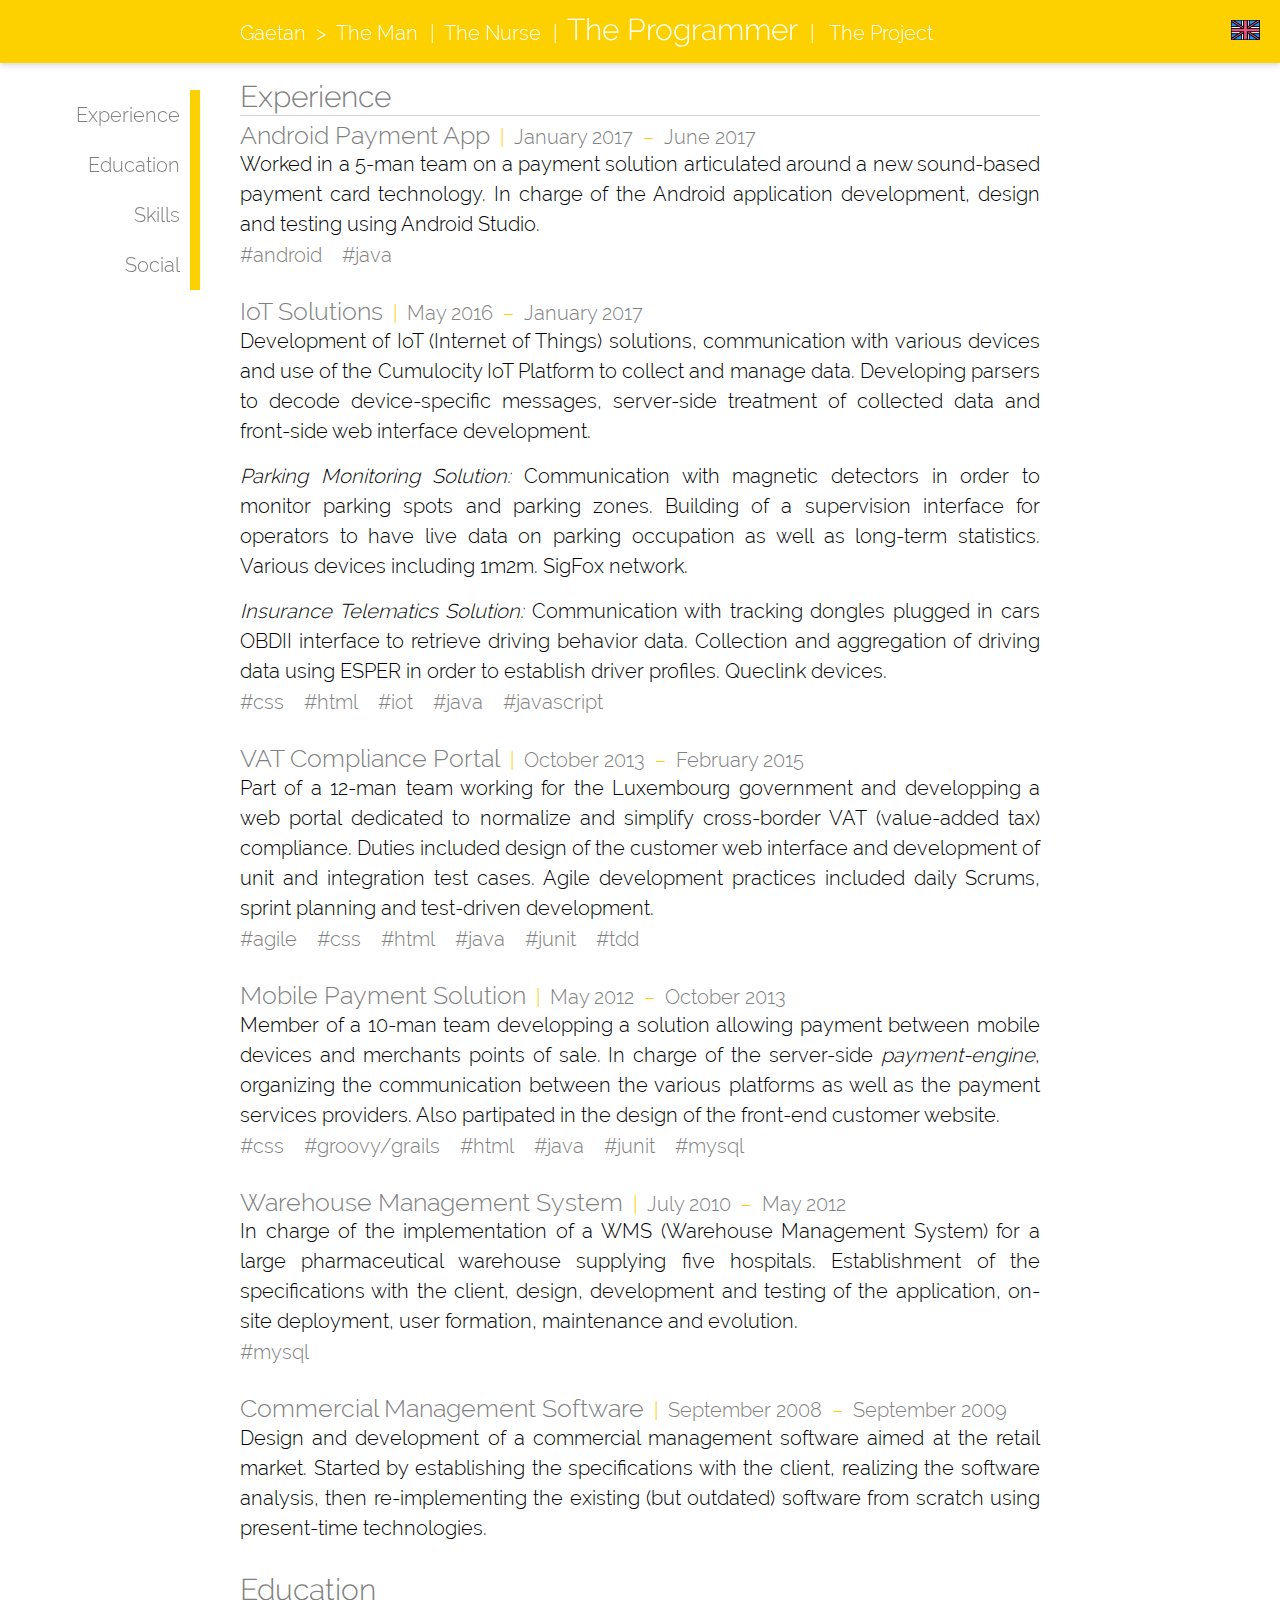
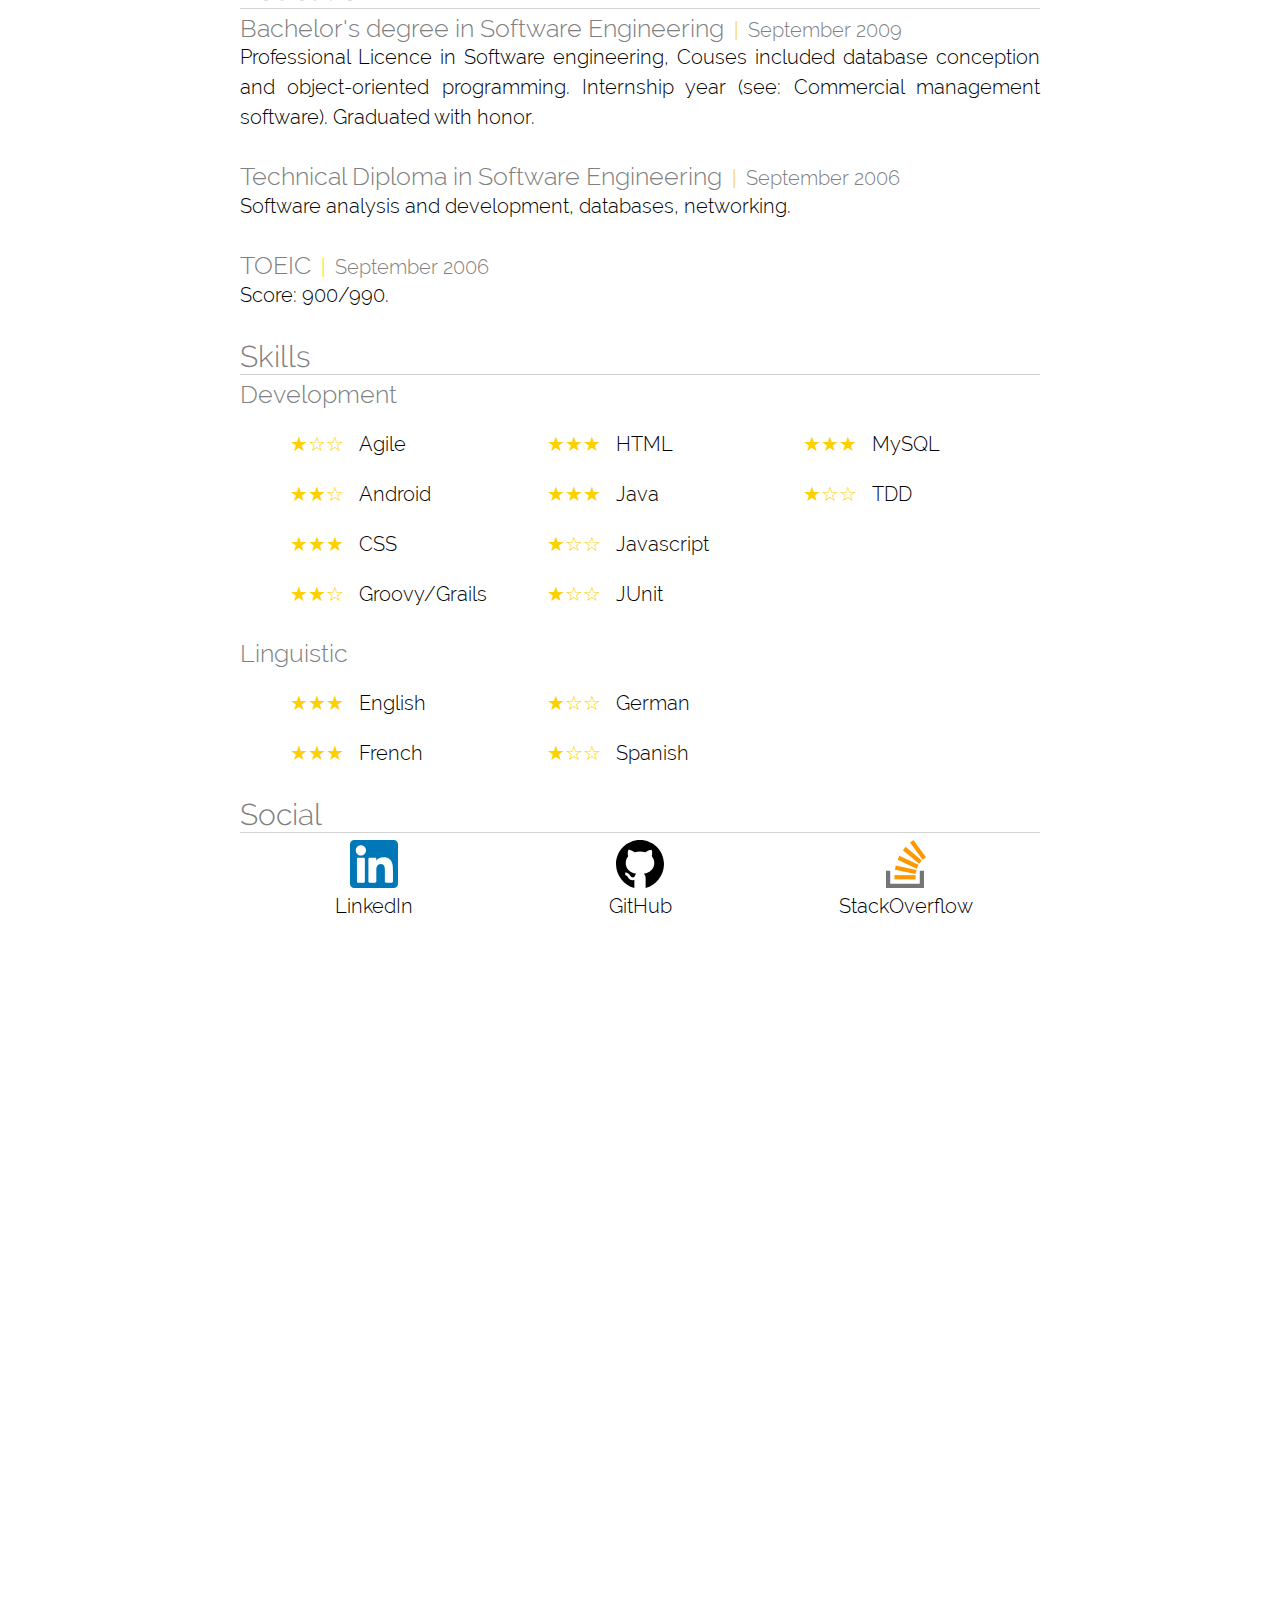
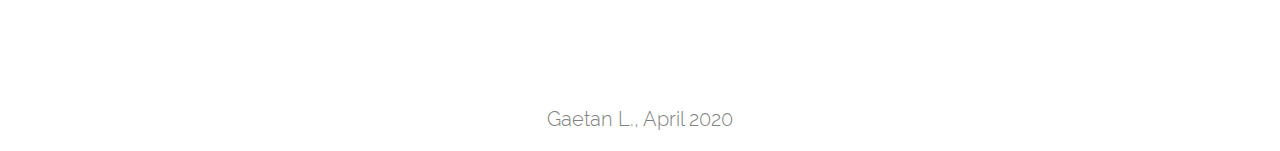
==== it/index.html @ 327b9053 "Initial commit" ====
<!doctype html>
<html lang="en">
<head>
  <meta charset="utf-8">
  <title>Gaetan</title>
  <meta name="description" content="IT resume">
  <meta name="author" content="Gaetan L.">
  <link rel="stylesheet" href="/css/normalize.css">
  <link rel="stylesheet" href="/css/fonts-raleway.css">
  <link rel="stylesheet" href="/css/structure-haflnav.css">
  <link rel="stylesheet" href="/css/styles-itcrowd.css">
  <link rel="stylesheet" href="/css/theme-monarch.css">
  <link rel="stylesheet" href="/css/print.css">
  <script src="/js/scroll.js"></script>
  <script src="/js/onload.js" type="module"></script>
</head>
<body>
  <nav>
    <ul>
      <li                                           ><span class="fullNav" data-i18n="general.name-short"></span></li>
      <li><a href="/"                               ><span class="fullNav" data-i18n="nav-full.main">     </span><span class="shortNav" data-i18n="nav-short.main">   </span></a></li>
      <li><a href="/nurse"                          ><span class="fullNav" data-i18n="nav-full.nurse">    </span><span class="shortNav" data-i18n="nav-short.nurse">  </span></a></li>
      <li><a href="/it"      class="active"         ><span class="fullNav" data-i18n="nav-full.it">       </span><span class="shortNav" data-i18n="nav-short.it">     </span></a></li>
      <li><a href="/project" class="optional"       ><span class="fullNav" data-i18n="nav-full.project">  </span><span class="shortNav" data-i18n="nav-short.project"></span></a></li>
    </ul>
    <img id="flag"/>
  </nav>

  <aside>
    <ul>
      <li><a href="#experience"  onclick="smoothScroll('experience');  return false;" data-i18n="job.experience"></a></li>
      <li><a href="#education"   onclick="smoothScroll('education');   return false;" data-i18n="job.education"></a></li>
      <li><a href="#skills"      onclick="smoothScroll('skills');      return false;" data-i18n="job.skills"></a></li>
      <li><a href="#social"      onclick="smoothScroll('social');      return false;" data-i18n="job.social"></a></li>
    </ul>
  </aside>

  <main>
    <section id="info" class="print">
      <p id="pageTitle" data-i18n="general.name-full"></h1>
      <article>
        <header>
          <h1 data-i18n="job-it.job-title"></h2>
          <p data-i18n="job-it.job-subtitle"></p>
        </header>
        <p class="spaced">
          <span data-i18n="job.dob"></span> |
          <span data-i18n="job.place"></span> |
          <span data-i18n="job.commute"></span>
        </p>
        <p class="nospace" style="font-variant: small-caps;">
          <a>linkedin.com/in/gaetan-l</a> |
          <a>github.com/gaetan-l</a> |
          <a>stackoverflow.com/users/6418277</a>
        </p>
        <ul class="tags">
          <li data-i18n="job-it.tag-agile"></li>
          <li data-i18n="job-it.tag-android"></li>
          <li data-i18n="job-it.tag-css"></li>
          <li data-i18n="job-it.tag-groovy"></li>
          <li data-i18n="job-it.tag-html"></li>
          <li data-i18n="job-it.tag-java"></li>
          <li data-i18n="job-it.tag-js"></li>
          <li data-i18n="job-it.tag-junit"></li>
          <li data-i18n="job-it.tag-mysql"></li>
          <li data-i18n="job-it.tag-tdd"></li>
          <li data-i18n="job.tag-en"></li>
          <li data-i18n="job.tag-fr"></li>
        </ul>
      </article>
    </section>

    <section id="experience">
      <h1 data-i18n="job.experience"></h1>

      <article>
        <header>
          <h1 data-i18n="job-it.job-6-title"></h1>
          <time class="from" datetime="2017-01" data-i18n="job-it.job-6-from"></time>
          <time class="to" datetime="2017-06" data-i18n="job-it.job-6-to"></time>
        </header>
        <p data-i18n="job-it.job-6-1"></p>
        <ul class="tags">
          <li data-i18n="job-it.tag-android"></li>
          <li data-i18n="job-it.tag-java"></li>
        </ul>
      </article>

      <article>
        <header>
          <h1 data-i18n="job-it.job-5-title"></h1>
          <time class="from" datetime="2016-05" data-i18n="job-it.job-5-from"></time>
          <time class="to" datetime="2017-01" data-i18n="job-it.job-5-to"></time>
        </header>
        <p data-i18n="job-it.job-5-1"></p>
        <p data-i18n="job-it.job-5-2"></p>
        <p data-i18n="job-it.job-5-3"></p>
        <ul class="tags">
          <li data-i18n="job-it.tag-css"></li>
          <li data-i18n="job-it.tag-html"></li>
          <li data-i18n="job-it.tag-iot"></li>
          <li data-i18n="job-it.tag-java"></li>
          <li data-i18n="job-it.tag-js"></li>
        </ul>
      </article>

      <article>
        <header>
          <h1 data-i18n="job-it.job-4-title"></h1>
          <time class="from" datetime="2013-10" data-i18n="job-it.job-4-from"></time>
          <time class="to" datetime="2015-02" data-i18n="job-it.job-4-to"></time>
        </header>
        <p data-i18n="job-it.job-4-1"></p>
        <ul class="tags">
          <li data-i18n="job-it.tag-agile"></li>
          <li data-i18n="job-it.tag-css"></li>
          <li data-i18n="job-it.tag-html"></li>
          <li data-i18n="job-it.tag-java"></li>
          <li data-i18n="job-it.tag-junit"></li>
          <li data-i18n="job-it.tag-tdd"></li>
        </ul>
      </article>

      <article>
        <header>
          <h1 data-i18n="job-it.job-3-title"></h1>
          <time class="from" datetime="2012-05" data-i18n="job-it.job-3-from"></time>
          <time class="to" datetime="2013-10" data-i18n="job-it.job-3-to"></time>
        </header>
        <p data-i18n="job-it.job-3-1"></p>
        <ul class="tags">
          <li data-i18n="job-it.tag-css"></li>
          <li data-i18n="job-it.tag-groovy"></li>
          <li data-i18n="job-it.tag-html"></li>
          <li data-i18n="job-it.tag-java"></li>
          <li data-i18n="job-it.tag-junit"></li>
          <li data-i18n="job-it.tag-mysql"></li>
        </ul>
      </article>

      <article>
        <header>
          <h1 data-i18n="job-it.job-2-title"></h1>
          <time class="from" datetime="2010-07" data-i18n="job-it.job-2-from"></time>
          <time class="to" datetime="2012-05" data-i18n="job-it.job-2-to"></time>
        </header>
        <p data-i18n="job-it.job-2-1"></p>
        <ul class="tags">
          <li data-i18n="job-it.tag-mysql"></li>
        </ul>
      </article>

      <article>
        <header>
          <h1 data-i18n="job-it.job-1-title"></h1>
          <time class="from" datetime="2008-09" data-i18n="job-it.job-1-from"></time>
          <time class="to" datetime="2009-09" data-i18n="job-it.job-1-to"></time>
        </header>
        <p data-i18n="job-it.job-1-1"></p>
      </article>
    </section>

    <section id="education">
      <h1 data-i18n="job.education"></h1>

      <article>
        <header>
          <h1 data-i18n="job-it.ed-2-title"></h1>
          <time datetime="2009-09" data-i18n="job-it.ed-2-date"></time>
        </header>
        <p  data-i18n="job-it.ed-2-1"></p>
      </article>

      <article>
        <header>
          <h1 data-i18n="job-it.ed-1-title"></h1>
          <time datetime="2006-09" data-i18n="job-it.ed-1-date"></time>
        </header>
        <p data-i18n="job-it.ed-1-1"></p>
      </article>

      <article>
        <header>
          <h1 data-i18n="job.ed-toeic-title"></h1>
          <time datetime="2006-09" data-i18n="job.ed-toeic-date"></time>
        </header>
        <p data-i18n="job.ed-toeic-1"></p>
      </article>
    </section>

    <section id="skills">
      <h1 data-i18n="job.skills"></h1>
      <article>
        <h1 data-i18n="job-it.tag-development"></h1>
        <ul class="list-column">
          <li class="stars-1" data-i18n="job-it.tag-agile"></li>
          <li class="stars-2" data-i18n="job-it.tag-android"></li>
          <li class="stars-3" data-i18n="job-it.tag-css"></li>
          <li class="stars-2" data-i18n="job-it.tag-groovy"></li>
          <li class="stars-3" data-i18n="job-it.tag-html"></li>
          <li class="stars-3" data-i18n="job-it.tag-java"></li>
          <li class="stars-1" data-i18n="job-it.tag-js"></li>
          <li class="stars-1" data-i18n="job-it.tag-junit"></li>
          <li class="stars-3" data-i18n="job-it.tag-mysql"></li>
          <li class="stars-1" data-i18n="job-it.tag-tdd"></li>
        </ul>
      </article>
      <article>
        <h1 data-i18n="job.tag-lang"></h1>
        <ul class="list-column">
          <li class="stars-3" data-i18n="job.tag-en"></li>
          <li class="stars-3" data-i18n="job.tag-fr"></li>
          <li class="stars-1" data-i18n="job.tag-de"></li>
          <li class="stars-1" data-i18n="job.tag-sp"></li>
        </ul>
      </article>
    </section>

    <section id="social" class="screen">
      <h1 data-i18n="job.social"></h1>

      <article>
        <table style="border: 0; text-align: center; table-layout: fixed; width: 100%;">
          <tr>
            <td syle="width: 33%"><a href="https://www.linkedin.com/in/gaetan-l">   <img src="/images/linkedin.svg"/ class="icon"></a></td>
            <td syle="width: 33%"><a href="https://github.com/gaetan-l">            <img src="/images/github.svg"/ class="icon"></td>
            <td syle="width: 33%"><a href="https://stackoverflow.com/users/6418277"><img src="/images/stackoverflow.svg"/ class="icon"></td>
          </tr>
          <tr>
            <td data-i18n="job.social-linkedin"></td>
            <td data-i18n="job.social-github"></td>
            <td data-i18n="job.social-stackoverflow"></td>
          </tr>
        </table>
      </article>
    </section>
  </main>

  <footer data-i18n="general.footer"></footer>
</body>
</html>
---- css/fonts-raleway.css ----
@font-face {
	font-family: 'Raleway Light';
	src: url('../fonts/Raleway-Light.ttf');
}

* {
	font-family: 'Raleway Light', sans-serif;
	font-weight: normal;
	color: black;
	text-decoration: none;
}

body {
	font-size: 20px;
}

p#pageTitle {
	font-size: 3em;
}

section > h1 {
	font-size: 1.5em;
}

article > header > h1, article > h1 {
	font-size: 1.25em;
}

article > h2 {
	font-size: 1.15em;
}

p.subtitle {
	font-size: 1.1em;
	font-style: italic;
}

nav > ul > li a.active {
	font-size: 1.5em;
}

article > ul.tags > li {
	text-transform: lowercase;
}
---- css/structure-haflnav.css ----
/* Reset */
* {
	margin: 0;
	padding: 0;
}



/* Structure: general; */
html, body {
	height: 100%;
}

main {
	display:block; /* Internet Explorer */
}

nav {
	position: fixed;
	width: 100%;
	top: 0;
	z-index: 255;
}

nav > ul, main  {
	max-width: 800px;
	min-width: 400px;
	margin: auto;
}

aside {
	position: fixed;
	width: 200px;
	left: calc(((100% - 800px) / 2) - 200px - 2em);
	text-align: right;
}

@media (max-width: 1200px) {
  aside {
    display: none;
  }
}



/* Structure: anchors */
/* Structure: anchors - compensation for fixed header */
section {
  padding-top: 4em;
}

section {
	margin-bottom: -2.5em;
}

/* Structure: anchors - bottom padding for last anchor */
@media (min-width: 1200px) {
	section:last-of-type {
		min-height: 100vh;
	}
}

@media (max-width: 1199px) {
	main {
		min-height: 100%;
		margin-bottom: -3.15em; /* 1.15 + 1 + 1; 1.15 is normalise.css' line-heit, thus de facto footer's height, and 1 is footer's padding */
	}

	section:last-of-type {
		padding-bottom: 3.15em;
	}
}



/* Structure: normal lists */
article > ul:not(.tags) {
	line-height: 1.5em;
	margin-left: 2.5em;
}

/* Structure: inline article header, tag list and navigation list */
article > header,
article > ul.tags,
nav > ul {
	display: flex;
	align-items: baseline;
	flex-wrap: wrap;
}

@media only screen and (max-width: 649px) {
	article > header {
		display: block;
	}
}

/* Structure: navigation list */
@media (min-width: 800px) {
	nav > ul > li > a > span.shortNav {
		display: none;
	}
}

@media (max-width: 799px) {
	nav > ul > li > a > span.fullNav {
		display: none;
	}
}

/* Structure: icons */
img.icon {
	width: 48px;
	height: 48px;
}

/* Structure: flag; */
img#flag {
	position: absolute;
	top: 0;
	right: 0;
	height: 1em;
	padding: 1em;
}



/* Spacing: general elements (section, article) */
main {
	padding: 0 0.5em;
}

@media (min-width: 1200px) {
	article {
		text-align: justify;
	}
}

article + article {
	margin-top: 1.5em;
}

section > article:first-of-type {
	margin-top: 0.25em;
}

article > header > p::before,
article > header > time::before {
	margin: 0 0.5em;
}

article > ul.tags {
	margin-top: 0.25em;
}

article > p + p, article > p.spaced {
	margin-top: 0.75em;
}

article > p.nospace {
	margin-top: 0;
}

article > h2 {
	margin-top: 0.75em;
}

aside {
	margin-top: 4.5em;
}

aside > ul > li {
	padding-right: 0.5em;
}

nav {
	line-height: 3em;
}

aside {
	line-height: 2.5em;
}

article > p {
	line-height: 1.5em;
}

footer {
	text-align: center;
	padding: 3em 1em 1em 1em;
}

h1 {
	margin: 0;
	padding: 0;
}



/* Spacing: inline elements (menu, "before" content, tags) */
nav > ul > li:first-child,
nav > ul > li + li::before {
	margin-right: 0.5em;
}

article > ul.tags > li {
	margin-right: 1em;
}



/* Column lists */
ul.list-column {
    -webkit-column-count: 3; /* Chrome, Safari, Opera */
    -moz-column-count: 3; /* Firefox */
    column-count: 3;
	margin-top: 1em;
	margin-left: 1em;
}

@media (max-width: 600px) {
  ul.list-column {
	-webkit-column-count: 2; /* Chrome, Safari, Opera */
    -moz-column-count: 2; /* Firefox */
    column-count: 2;
  }
}

ul.list-column > li {
	margin-bottom: 1em;
}
---- css/styles-itcrowd.css ----
/* Style: menu, tag list, skill list */
nav > ul > li,
aside > ul > li,
article > ul.tags > li,
section#skills ul > li {
	list-style: none;
}

article > ul.tags > li::before {
	content: "#";
}



/* Style: decoration */
nav {
	box-shadow: 0 2px 4px -1px rgba(0,0,0,0.06),0 4px 5px 0 rgba(0,0,0,0.06),0 1px 10px 0 rgba(0,0,0,0.08);
}

nav > ul > li + li:nth-of-type(2)::before {
	content: '>';
}

nav > ul > li + li::before {
	content: '|';
}

nav > ul > li:not(:first-child):not(:last-child)::after {
	content: '■';
	color: transparent;
}

nav > ul > li > a.optional::before {
	content: "[";
	color: transparent;
}

nav > ul > li > a.optional::after {
	content: "]";
	color: transparent;
}

article > header > time:first-of-type::before {
	content: '|';
}

@media (max-width:649px) {
	article > header > time:first-of-type::before {
		content: '>';
	}
}

@keyframes cursor-blinker {
	50% {
		opacity: 0;
	}
}

nav > ul > li:hover::after,
nav > ul > li > a.optional:hover::before,
nav > ul > li > a.optional:hover::after {
	animation: cursor-blinker 1s linear infinite;
}

@keyframes border-blinker {
	50% {
		border-color: transparent;
	}
}

aside > ul > li:hover {
	animation: border-blinker 0.75s linear infinite;
}

article > header > p::before,
article > header > time + time::before {
	content: '–';
}



/* Skill lists */
ul.list-column > li::before {
	margin-right: 0.75em;
}

ul.list-column > li.no-stars::before {
	content: '☆☆☆';
	color: transparent;
}

ul.list-column > li.stars-0::before {
	content: '☆☆☆';
}

ul.list-column > li.stars-1::before {
	content: '★☆☆';
}

ul.list-column > li.stars-2::before {
	content: '★★☆';
}

ul.list-column > li.stars-3::before {
	content: '★★★';
}
---- css/theme-monarch.css ----
/* Style: color */
nav {
	background-color: #fdd100;
}

nav > ul >li > span,
nav > ul > li > a > span,
nav > ul > li::before,
nav > ul > li:not(:first-child):not(:last-child):hover::after,
nav > ul > li > a.optional:hover::before,
nav > ul > li > a.optional:hover::after {
	color: white;
}

aside > ul > li > a, h1, h2, p.subtitle,
article > header > time, article > ul.tags > li {
	color: grey;
}

article > header > p::before,
article > header > time::before {
	color: #fdd100;
}

p#pageTitle {
	background-color: #fdd100 !important; /* !important for printing */
	color: white !important; /* !important for printing */
}

section > h1 {
	border-bottom: 1px solid lightgrey;
}

aside > ul > li {
	border-right: 10px solid #fdd100;
}

/* Colored bullet list, source: https://www.lockedownseo.com/change-the-bullet-color-of-a-list-item-with-css/ */
article > ul.cbList > li {
  list-style: none;
  padding: 0;
  position: relative;
}

 article > ul.cbList > li::before {
  color: grey;
  content: "\25aa";
  font-size: 1.5em;
  left: -0.75em;
  position: absolute;
  top: 0em;
}
/* ---------- */

ul.list-column > li::before {
	color: #fdd100;
}

footer {
	color: grey;
}

article > p > a {
	color: #fdd100;
	border-bottom: 1px solid #fdd100;
}

article > p > a:hover {
	font-style: italic;
}
---- css/print.css ----
section.print {
  display:none;
}

@media print {
  section.screen {
    display: none;
  }

  section.print {
    display: block;
  }

  body {
    font-size: 14px;
  }

  section:first-of-type {
    padding-top: 0;
  }

  article { 
  page-break-inside: avoid;
  }

  h1, h2, header {
  	page-break-after: avoid;
  }

  nav, aside, footer {
    display: none;
  }
}
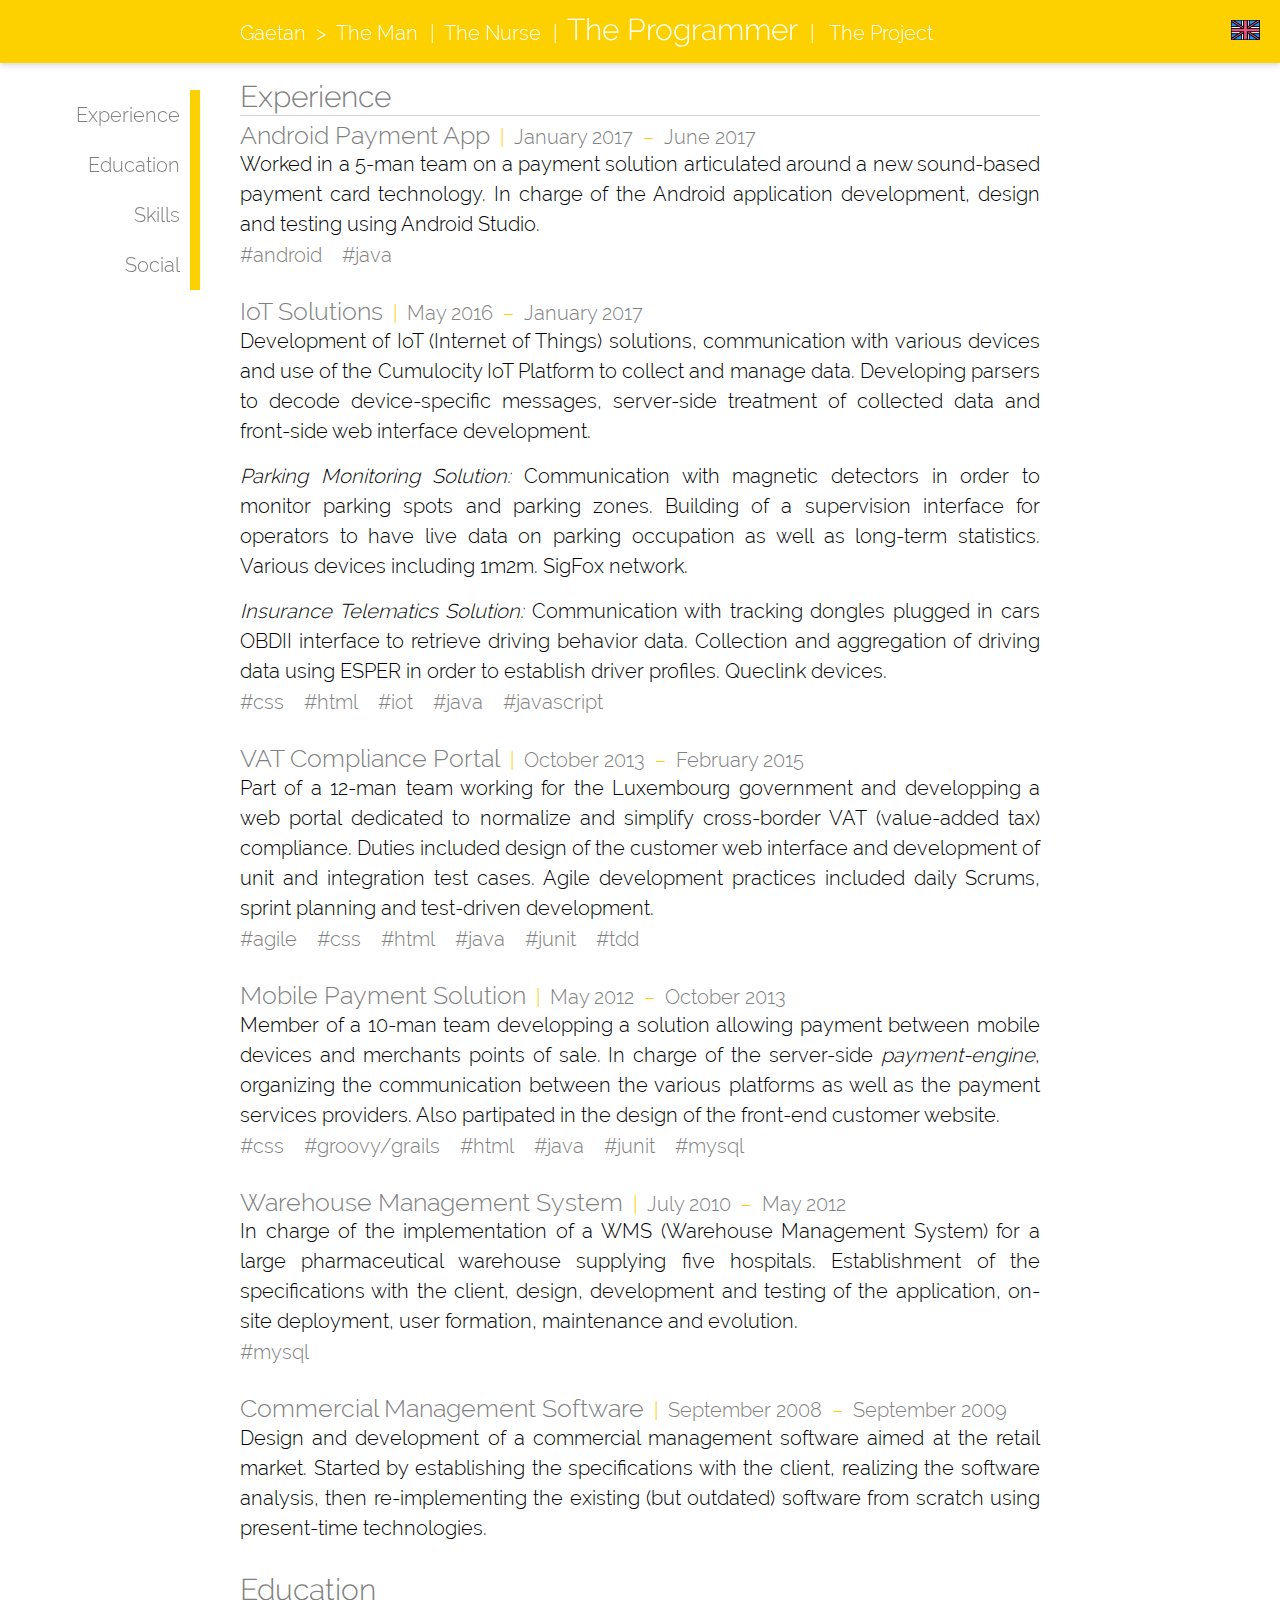
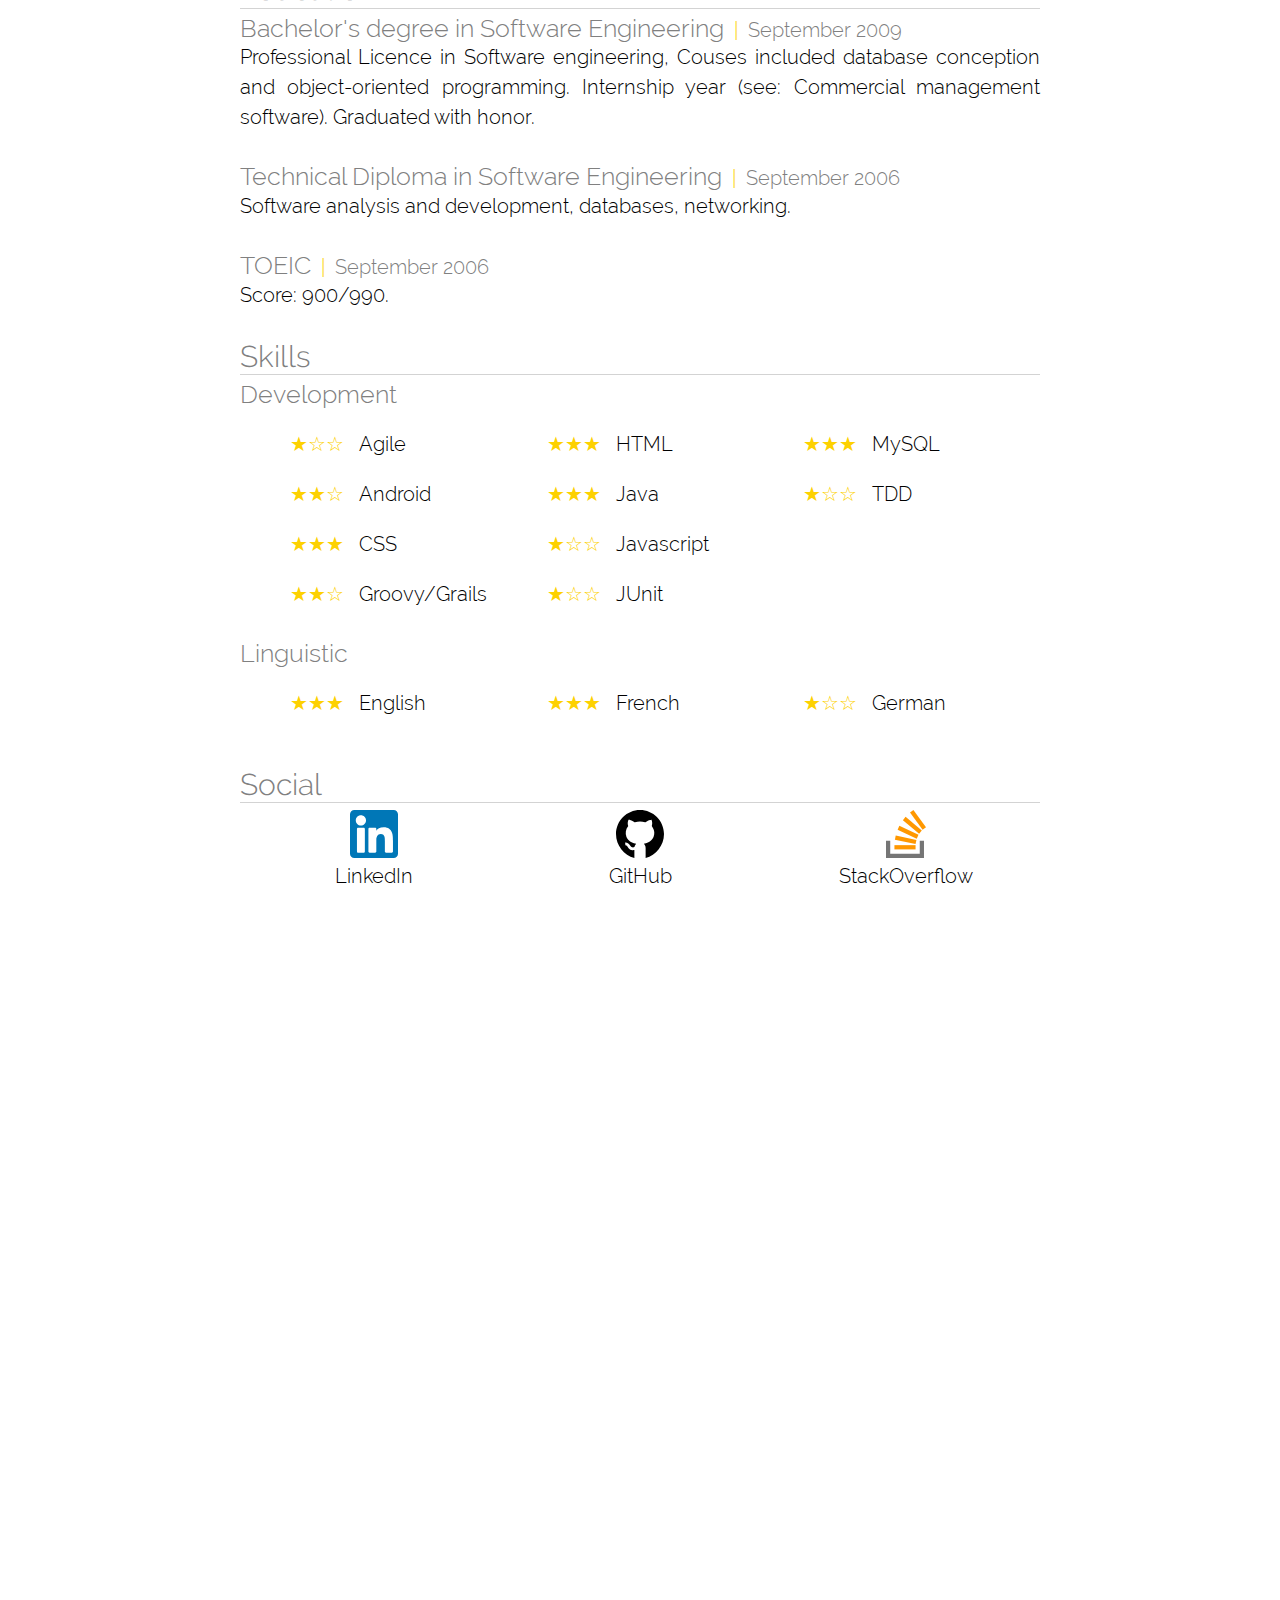
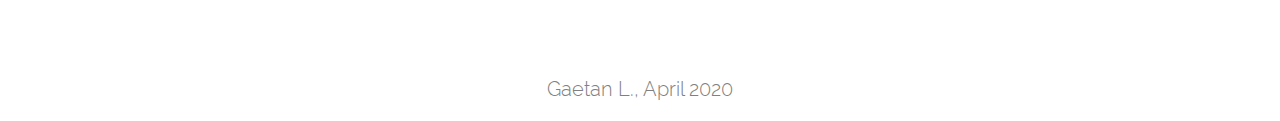
==== commit 85980533: "Updated resumes + spell check" ====
--- a/it/index.html
+++ b/it/index.html
@@ -5,6 +5,7 @@
   <title>Gaetan</title>
   <meta name="description" content="IT resume">
   <meta name="author" content="Gaetan L.">
+  <link rel="icon" href="/favicon.ico"/>
   <link rel="stylesheet" href="/css/normalize.css">
   <link rel="stylesheet" href="/css/fonts-raleway.css">
   <link rel="stylesheet" href="/css/structure-haflnav.css">
@@ -49,9 +50,8 @@
           <span data-i18n="job.commute"></span>
         </p>
         <p class="nospace" style="font-variant: small-caps;">
-          <a>linkedin.com/in/gaetan-l</a> |
-          <a>github.com/gaetan-l</a> |
-          <a>stackoverflow.com/users/6418277</a>
+          <a>gaetan.l@protonmail.com</a> |
+          <a>gaetan-l.com</a>
         </p>
         <ul class="tags">
           <li data-i18n="job-it.tag-agile"></li>
@@ -64,6 +64,8 @@
           <li data-i18n="job-it.tag-junit"></li>
           <li data-i18n="job-it.tag-mysql"></li>
           <li data-i18n="job-it.tag-tdd"></li>
+        </ul>
+        <ul class="tags">
           <li data-i18n="job.tag-en"></li>
           <li data-i18n="job.tag-fr"></li>
         </ul>
@@ -211,7 +213,6 @@
           <li class="stars-3" data-i18n="job.tag-en"></li>
           <li class="stars-3" data-i18n="job.tag-fr"></li>
           <li class="stars-1" data-i18n="job.tag-de"></li>
-          <li class="stars-1" data-i18n="job.tag-sp"></li>
         </ul>
       </article>
     </section>
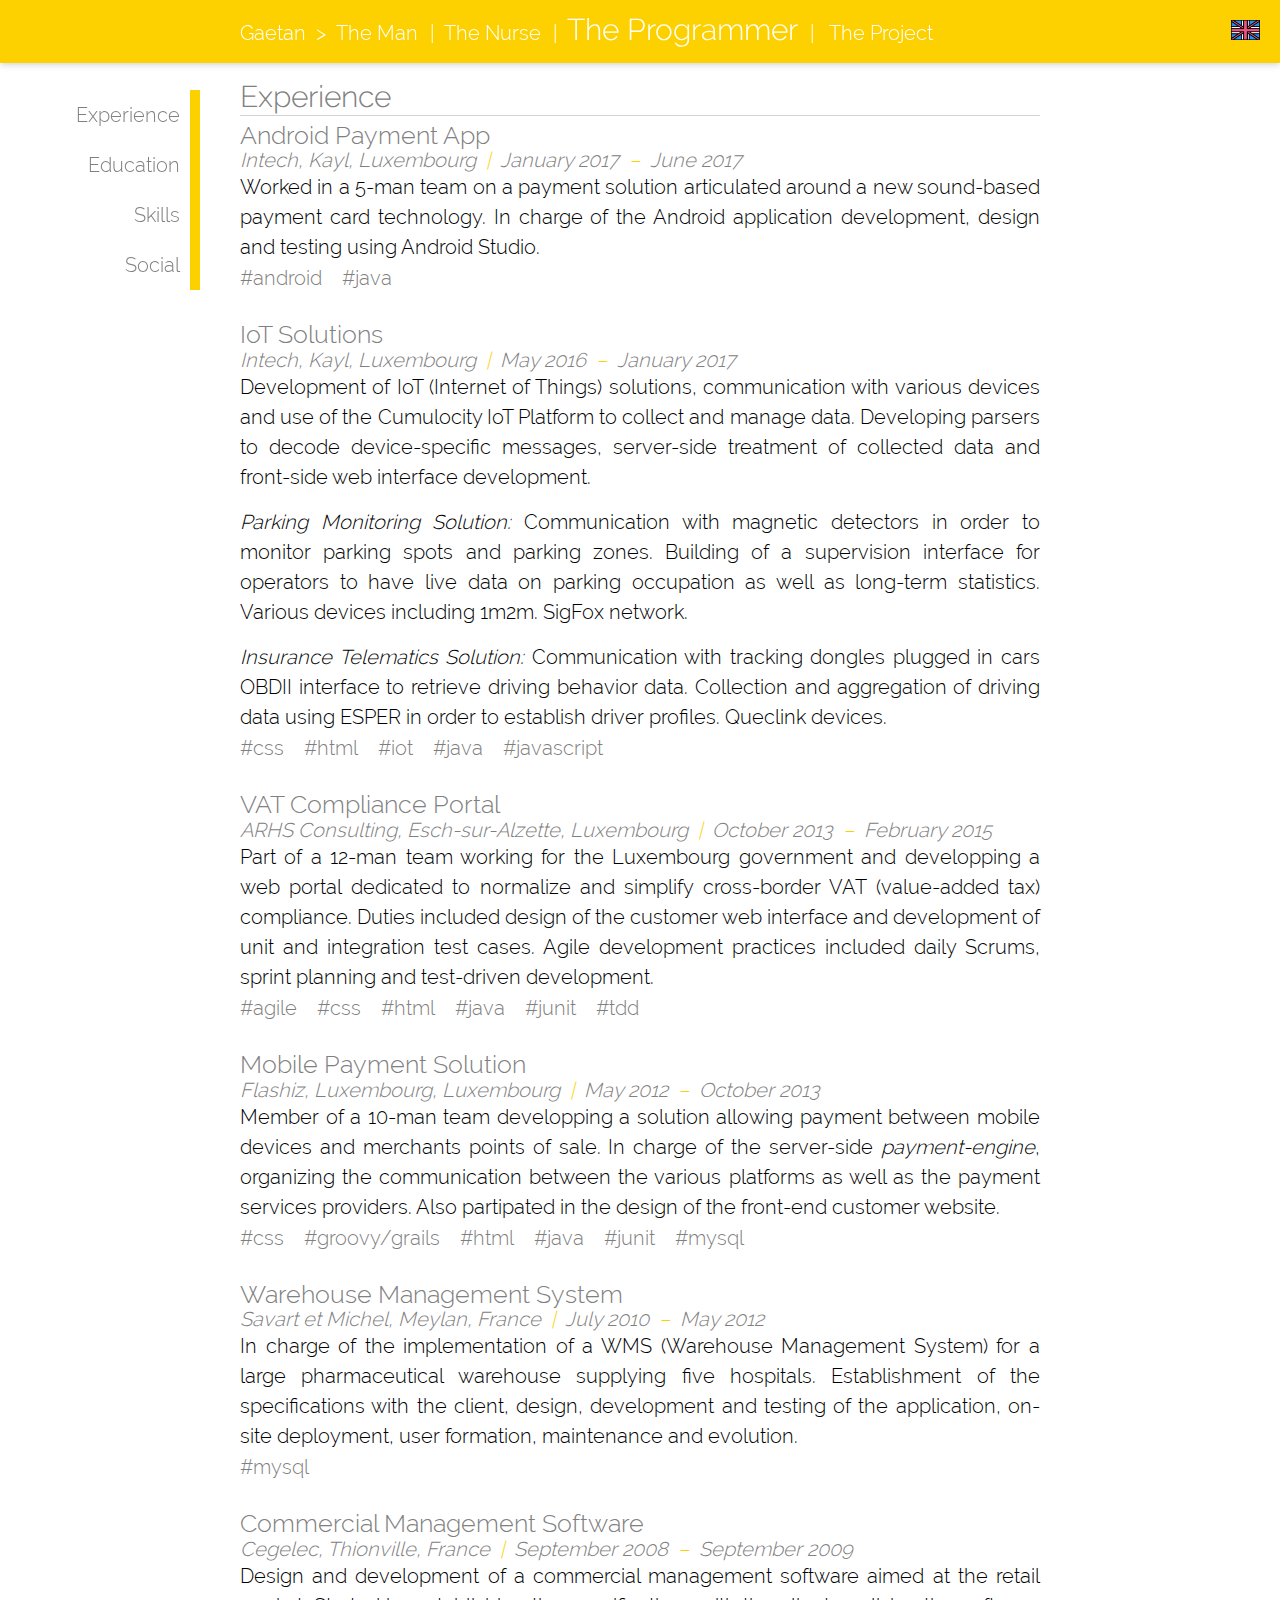
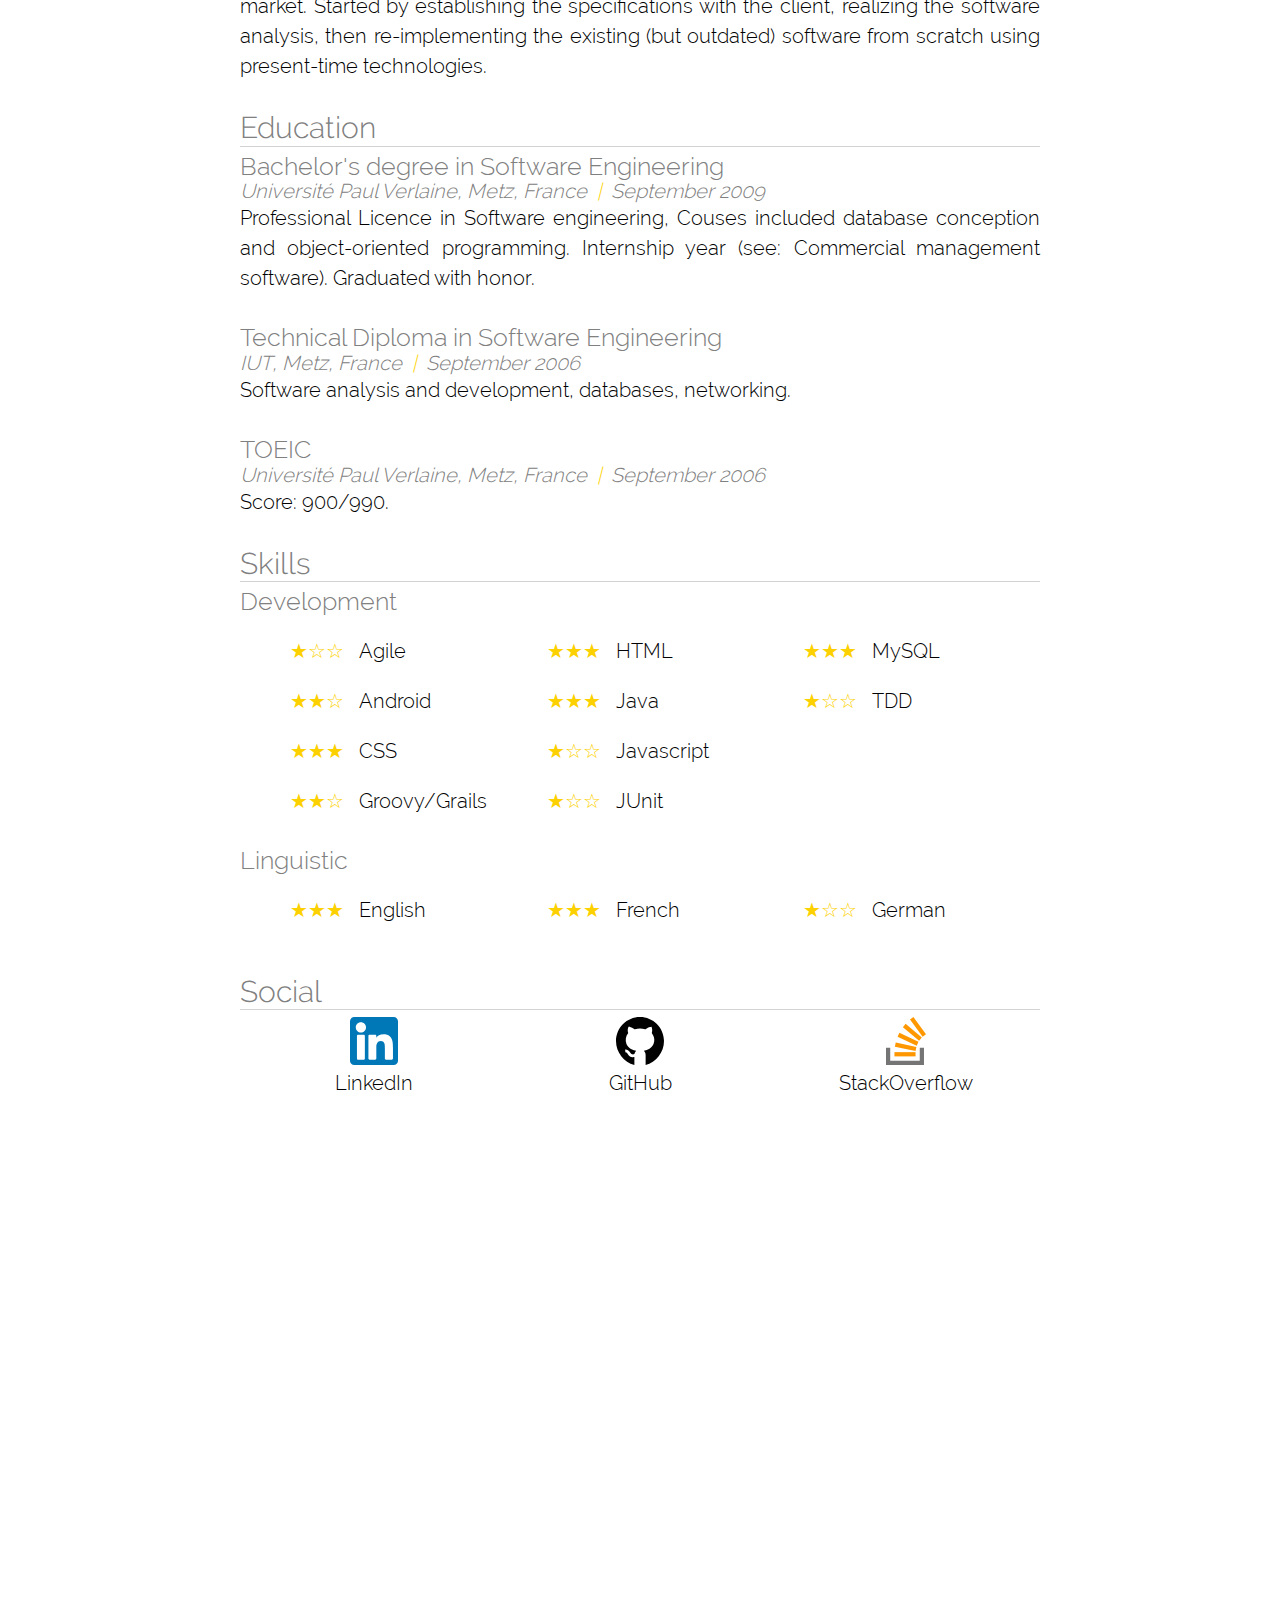
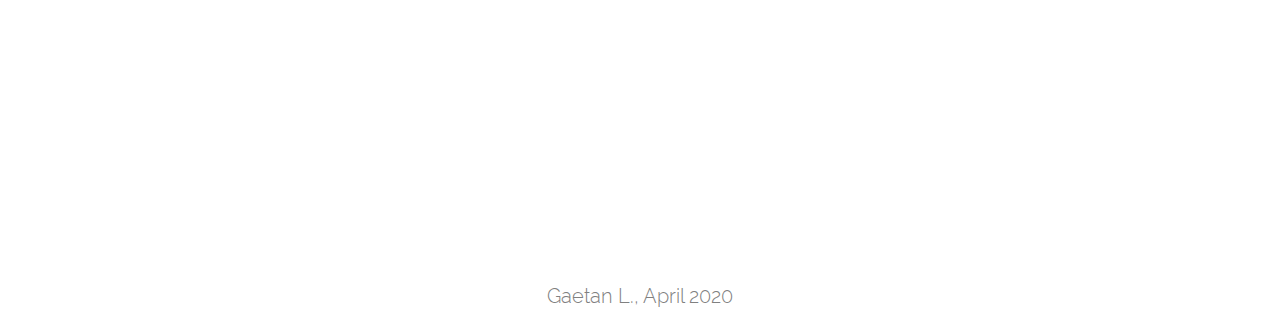
==== commit c3b30fb3: "Added last name, companies, schools and locations" ====
--- a/it/index.html
+++ b/it/index.html
@@ -78,8 +78,11 @@
       <article>
         <header>
           <h1 data-i18n="job-it.job-6-title"></h1>
-          <time class="from" datetime="2017-01" data-i18n="job-it.job-6-from"></time>
-          <time class="to" datetime="2017-06" data-i18n="job-it.job-6-to"></time>
+          <address class="company" data-i18n="job-it.job-6-company"></address><!--
+       --><address class="city"    data-i18n="job-it.job-6-city"></address><!--
+       --><address class="country" data-i18n="job-it.job-6-country"></address><!--
+       --><time class="from" datetime="2017-01" data-i18n="job-it.job-6-from"></time><!--
+       --><time class="to"   datetime="2017-06" data-i18n="job-it.job-6-to"></time>
         </header>
         <p data-i18n="job-it.job-6-1"></p>
         <ul class="tags">
@@ -91,8 +94,11 @@
       <article>
         <header>
           <h1 data-i18n="job-it.job-5-title"></h1>
-          <time class="from" datetime="2016-05" data-i18n="job-it.job-5-from"></time>
-          <time class="to" datetime="2017-01" data-i18n="job-it.job-5-to"></time>
+          <address class="company" data-i18n="job-it.job-5-company"></address><!--
+       --><address class="city"    data-i18n="job-it.job-5-city"></address><!--
+       --><address class="country" data-i18n="job-it.job-5-country"></address><!--
+       --><time class="from" datetime="2016-05" data-i18n="job-it.job-5-from"></time><!--
+       --><time class="to"   datetime="2017-01" data-i18n="job-it.job-5-to"></time>
         </header>
         <p data-i18n="job-it.job-5-1"></p>
         <p data-i18n="job-it.job-5-2"></p>
@@ -109,8 +115,11 @@
       <article>
         <header>
           <h1 data-i18n="job-it.job-4-title"></h1>
-          <time class="from" datetime="2013-10" data-i18n="job-it.job-4-from"></time>
-          <time class="to" datetime="2015-02" data-i18n="job-it.job-4-to"></time>
+          <address class="company" data-i18n="job-it.job-4-company"></address><!--
+       --><address class="city"    data-i18n="job-it.job-4-city"></address><!--
+       --><address class="country" data-i18n="job-it.job-4-country"></address><!--
+       --><time class="from" datetime="2013-10" data-i18n="job-it.job-4-from"></time><!--
+       --><time class="to"   datetime="2015-02" data-i18n="job-it.job-4-to"></time>
         </header>
         <p data-i18n="job-it.job-4-1"></p>
         <ul class="tags">
@@ -126,8 +135,11 @@
       <article>
         <header>
           <h1 data-i18n="job-it.job-3-title"></h1>
-          <time class="from" datetime="2012-05" data-i18n="job-it.job-3-from"></time>
-          <time class="to" datetime="2013-10" data-i18n="job-it.job-3-to"></time>
+          <address class="company" data-i18n="job-it.job-3-company"></address><!--
+       --><address class="city"    data-i18n="job-it.job-3-city"></address><!--
+       --><address class="country" data-i18n="job-it.job-3-country"></address><!--
+       --><time class="from" datetime="2012-05" data-i18n="job-it.job-3-from"></time><!--
+       --><time class="to"   datetime="2013-10" data-i18n="job-it.job-3-to"></time>
         </header>
         <p data-i18n="job-it.job-3-1"></p>
         <ul class="tags">
@@ -143,8 +155,11 @@
       <article>
         <header>
           <h1 data-i18n="job-it.job-2-title"></h1>
-          <time class="from" datetime="2010-07" data-i18n="job-it.job-2-from"></time>
-          <time class="to" datetime="2012-05" data-i18n="job-it.job-2-to"></time>
+          <address class="company" data-i18n="job-it.job-2-company"></address><!--
+       --><address class="city"    data-i18n="job-it.job-2-city"></address><!--
+       --><address class="country" data-i18n="job-it.job-2-country"></address><!--
+       --><time class="from" datetime="2010-07" data-i18n="job-it.job-2-from"></time><!--
+       --><time class="to"   datetime="2012-05" data-i18n="job-it.job-2-to"></time>
         </header>
         <p data-i18n="job-it.job-2-1"></p>
         <ul class="tags">
@@ -155,8 +170,11 @@
       <article>
         <header>
           <h1 data-i18n="job-it.job-1-title"></h1>
-          <time class="from" datetime="2008-09" data-i18n="job-it.job-1-from"></time>
-          <time class="to" datetime="2009-09" data-i18n="job-it.job-1-to"></time>
+          <address class="company" data-i18n="job-it.job-1-company"></address><!--
+       --><address class="city"    data-i18n="job-it.job-1-city"></address><!--
+       --><address class="country" data-i18n="job-it.job-1-country"></address><!--
+       --><time class="from" datetime="2008-09" data-i18n="job-it.job-1-from"></time><!--
+       --><time class="to"   datetime="2009-09" data-i18n="job-it.job-1-to"></time>
         </header>
         <p data-i18n="job-it.job-1-1"></p>
       </article>
@@ -168,15 +186,21 @@
       <article>
         <header>
           <h1 data-i18n="job-it.ed-2-title"></h1>
-          <time datetime="2009-09" data-i18n="job-it.ed-2-date"></time>
-        </header>
-        <p  data-i18n="job-it.ed-2-1"></p>
+          <address class="school"  data-i18n="job-it.ed-2-school"></address><!--
+       --><address class="city"    data-i18n="job-it.ed-2-city"></address><!--
+       --><address class="country" data-i18n="job-it.ed-2-country"></address><!--
+       --><time datetime="2009-09" data-i18n="job-it.ed-2-date"></time>
+        </header>
+        <p data-i18n="job-it.ed-2-1"></p>
       </article>
 
       <article>
         <header>
           <h1 data-i18n="job-it.ed-1-title"></h1>
-          <time datetime="2006-09" data-i18n="job-it.ed-1-date"></time>
+          <address class="school"  data-i18n="job-it.ed-1-school"></address><!--
+       --><address class="city"    data-i18n="job-it.ed-1-city"></address><!--
+       --><address class="country" data-i18n="job-it.ed-1-country"></address><!--
+       --><time datetime="2006-09" data-i18n="job-it.ed-1-date"></time>
         </header>
         <p data-i18n="job-it.ed-1-1"></p>
       </article>
@@ -184,7 +208,10 @@
       <article>
         <header>
           <h1 data-i18n="job.ed-toeic-title"></h1>
-          <time datetime="2006-09" data-i18n="job.ed-toeic-date"></time>
+          <address class="school"  data-i18n="job.ed-toeic-school"></address><!--
+       --><address class="city"    data-i18n="job.ed-toeic-city"></address><!--
+       --><address class="country" data-i18n="job.ed-toeic-country"></address><!--
+       --><time datetime="2006-09" data-i18n="job.ed-toeic-date"></time>
         </header>
         <p data-i18n="job.ed-toeic-1"></p>
       </article>
--- a/css/structure-haflnav.css
+++ b/css/structure-haflnav.css
@@ -79,13 +79,18 @@
 	margin-left: 2.5em;
 }
 
-/* Structure: inline article header, tag list and navigation list */
-article > header,
+/* Structure: inline tag list and navigation list */
 article > ul.tags,
 nav > ul {
 	display: flex;
 	align-items: baseline;
 	flex-wrap: wrap;
+}
+
+/* Structure: inline job header */
+article > header > address,
+article > header > time {
+	display: inline;
 }
 
 @media only screen and (max-width: 649px) {
--- a/css/styles-itcrowd.css
+++ b/css/styles-itcrowd.css
@@ -77,6 +77,10 @@
 	content: '–';
 }
 
+article > header > address + address::before {
+	content: ', ';
+}
+
 
 
 /* Skill lists */
--- a/css/theme-monarch.css
+++ b/css/theme-monarch.css
@@ -13,7 +13,8 @@
 }
 
 aside > ul > li > a, h1, h2, p.subtitle,
-article > header > time, article > ul.tags > li {
+article > header > time, article > header > address, 
+article > ul.tags > li {
 	color: grey;
 }
 
@@ -50,6 +51,10 @@
   position: absolute;
   top: 0em;
 }
+
+address, time {
+  font-style: italic;
+}
 /* ---------- */
 
 ul.list-column > li::before {
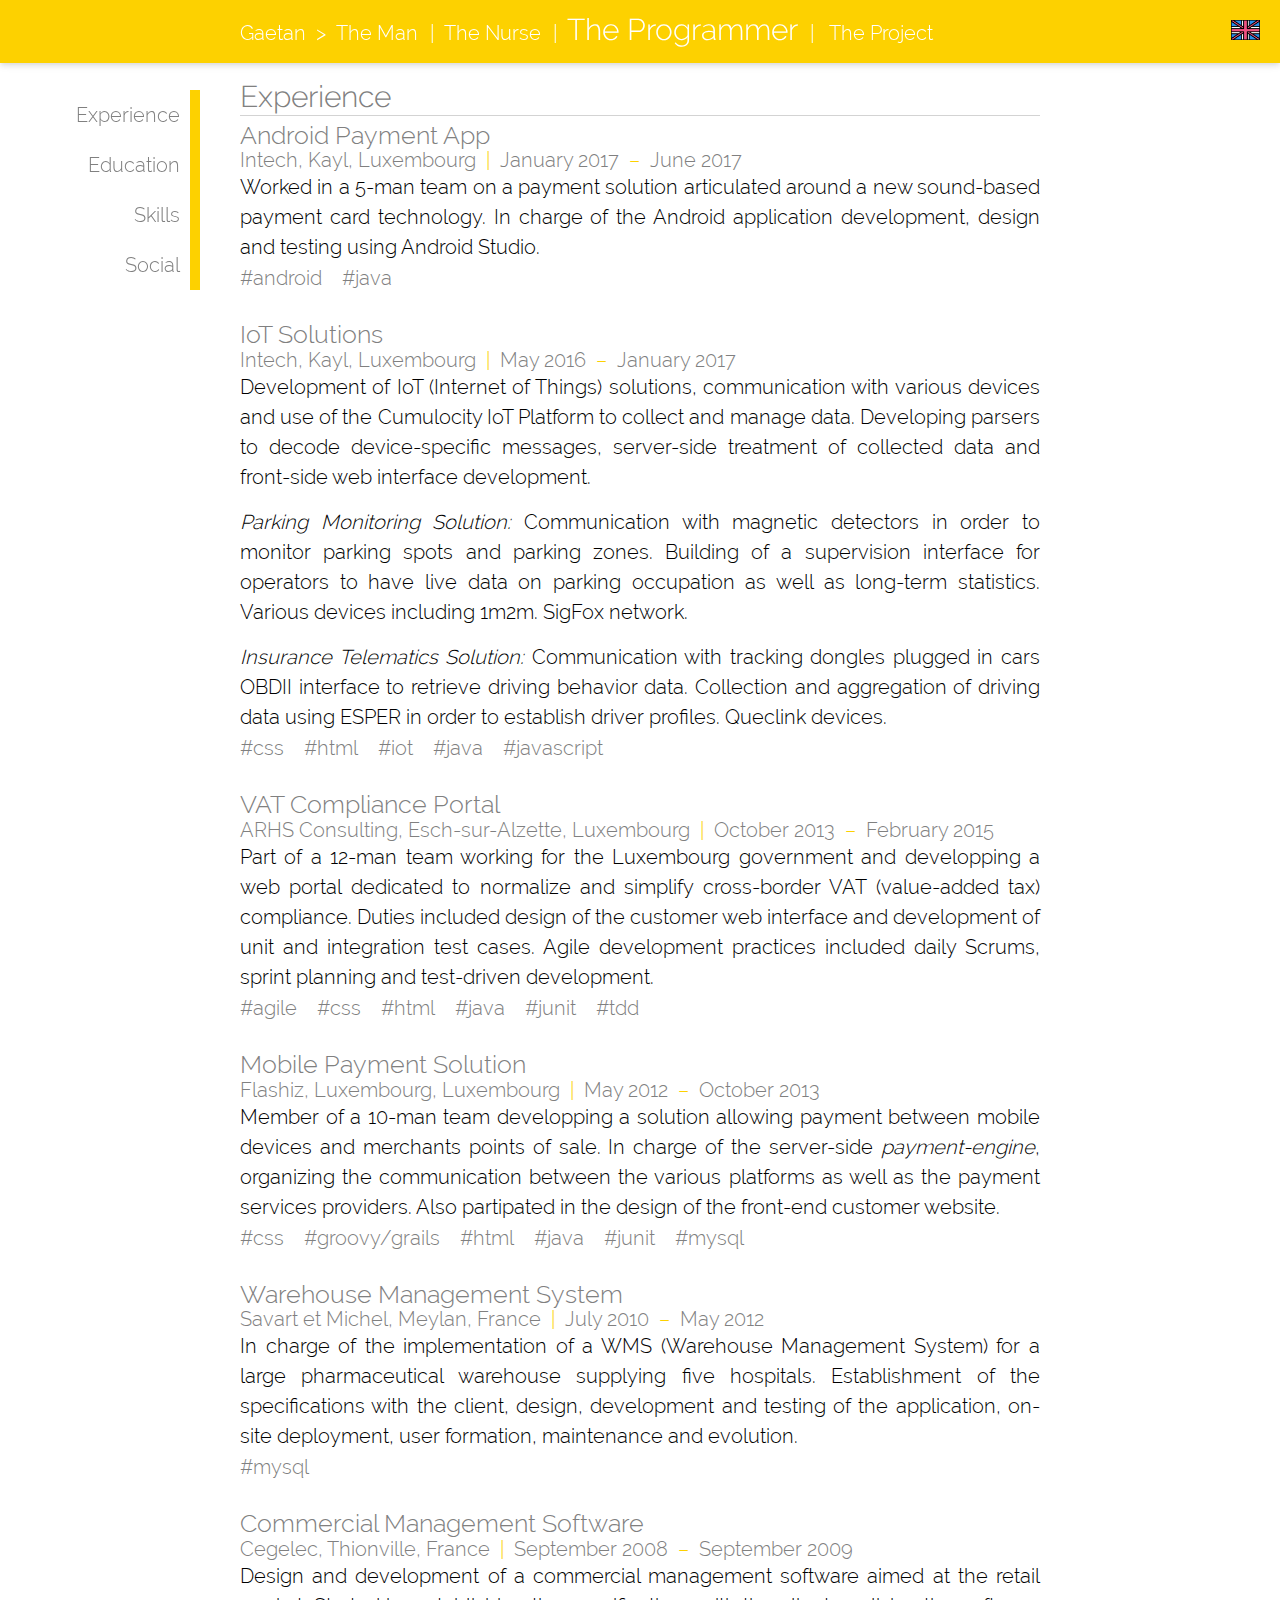
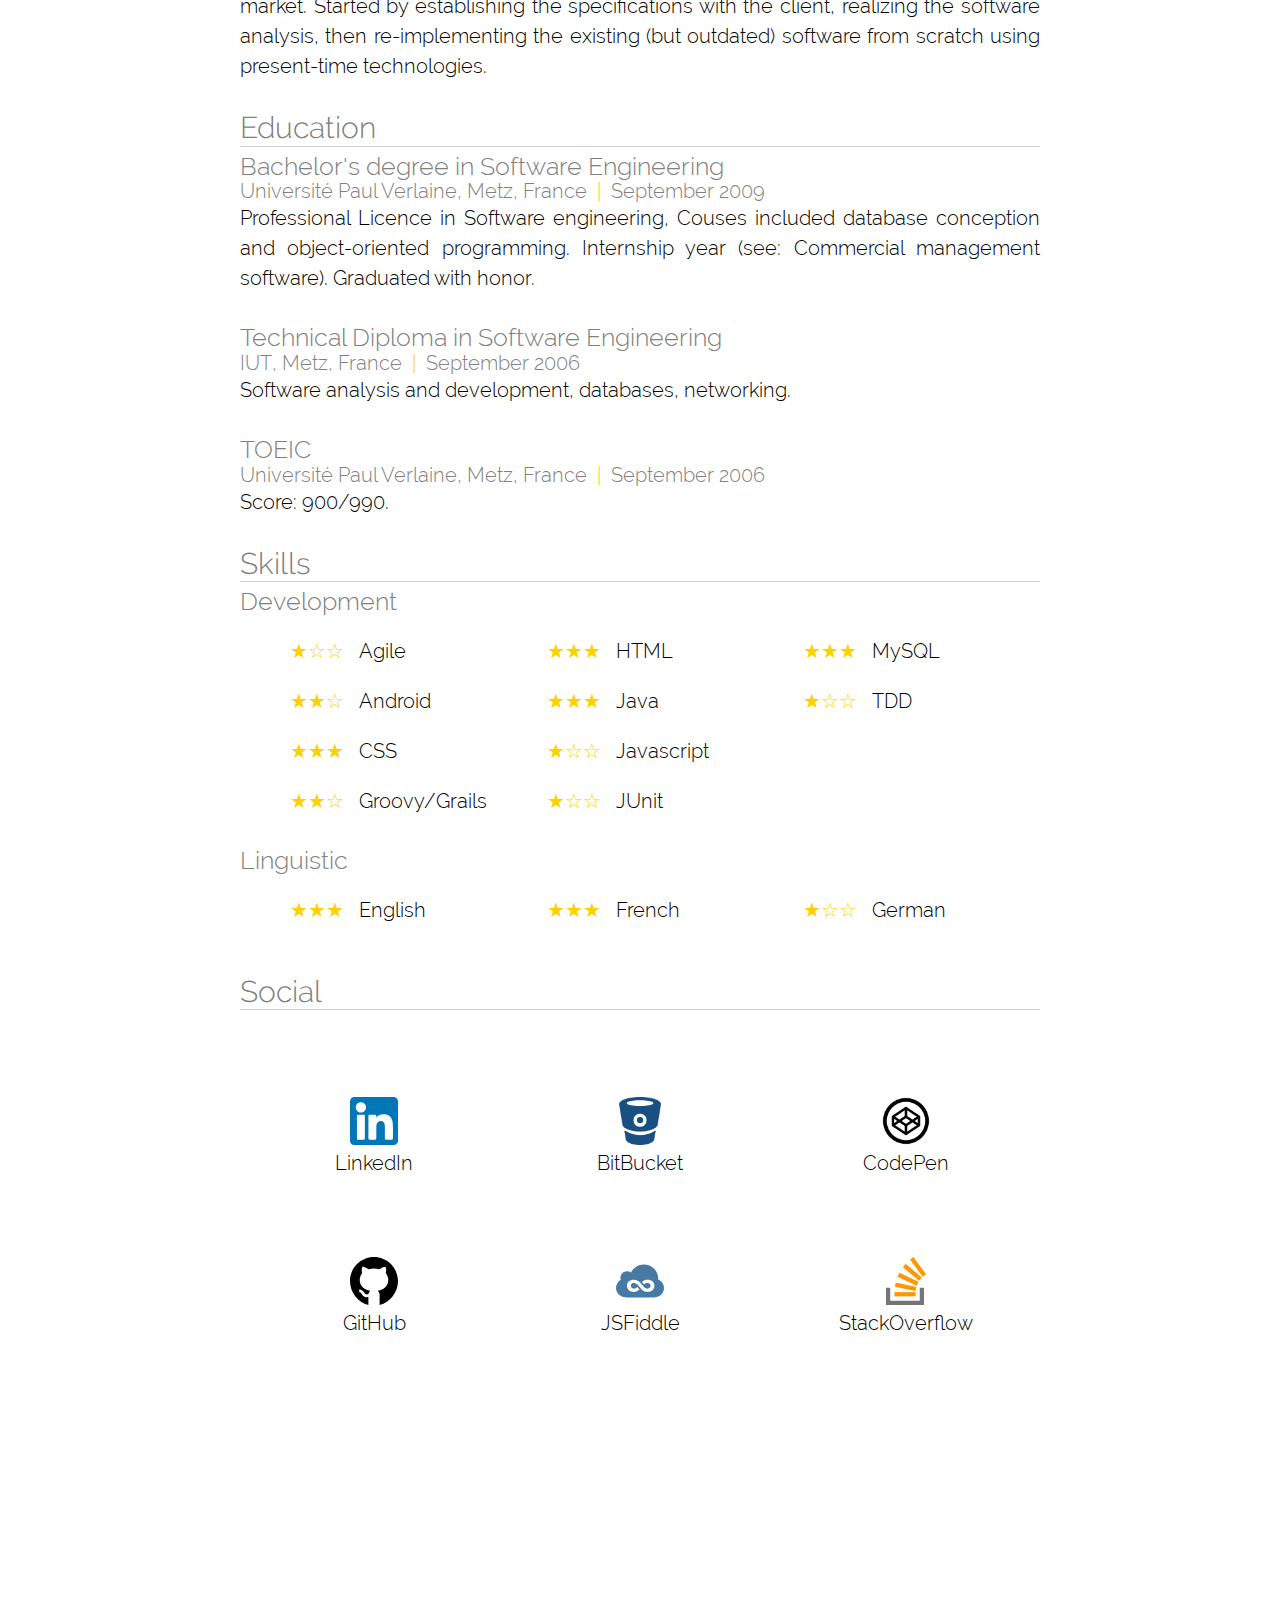
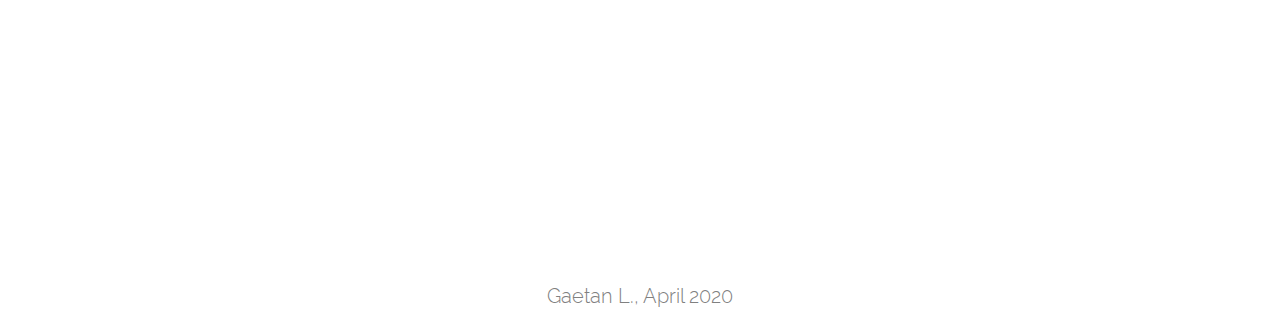
==== commit 2a088f4d: "Added more social links" ====
--- a/it/index.html
+++ b/it/index.html
@@ -248,15 +248,25 @@
       <h1 data-i18n="job.social"></h1>
 
       <article>
-        <table style="border: 0; text-align: center; table-layout: fixed; width: 100%;">
-          <tr>
-            <td syle="width: 33%"><a href="https://www.linkedin.com/in/gaetan-l">   <img src="/images/linkedin.svg"/ class="icon"></a></td>
-            <td syle="width: 33%"><a href="https://github.com/gaetan-l">            <img src="/images/github.svg"/ class="icon"></td>
-            <td syle="width: 33%"><a href="https://stackoverflow.com/users/6418277"><img src="/images/stackoverflow.svg"/ class="icon"></td>
+        <table class="social-table">
+          <tr class="icon-row">
+            <td><a href="https://www.linkedin.com/in/gaetan-l">      <img src="/images/linkedin.svg"/ class="icon"></a></td>
+            <td><a href="https://bitbucket.org/GaetanL/">            <img src="/images/bitbucket.svg"/ class="icon"></a></td>
+            <td><a href="https://codepen.io/GaetanL">                <img src="/images/codepen.svg"/ class="icon"></a></td>
           </tr>
           <tr>
             <td data-i18n="job.social-linkedin"></td>
+            <td data-i18n="job.social-bitbucket"></td>
+            <td data-i18n="job.social-codepen"></td>
+          </tr>
+          <tr class="icon-row">
+            <td><a href="https://github.com/gaetan-l">               <img src="/images/github.svg"/ class="icon"></td>
+            <td><a href="https://jsfiddle.net/user/GaetanL/fiddles/"><img src="/images/jsfiddle.svg"/ class="icon"></a></td>
+            <td><a href="https://stackoverflow.com/users/6418277">   <img src="/images/stackoverflow.svg"/ class="icon"></td>
+          </tr>
+          <tr>
             <td data-i18n="job.social-github"></td>
+            <td data-i18n="job.social-jsfiddle"></td>
             <td data-i18n="job.social-stackoverflow"></td>
           </tr>
         </table>
--- a/css/structure-haflnav.css
+++ b/css/structure-haflnav.css
@@ -80,6 +80,7 @@
 }
 
 /* Structure: inline tag list and navigation list */
+section#info > article > header,
 article > ul.tags,
 nav > ul {
 	display: flex;
@@ -232,4 +233,22 @@
 
 ul.list-column > li {
 	margin-bottom: 1em;
+}
+
+
+
+/* Social table */
+table.social-table {
+	border: 0;
+	text-align: center;
+	table-layout: fixed;
+	width: 100%;
+}
+
+table.social-table td {
+	width: 33%;
+}
+
+table.social-table tr.icon-row > td {
+	padding-top: 4em;
 }--- a/css/theme-monarch.css
+++ b/css/theme-monarch.css
@@ -53,7 +53,7 @@
 }
 
 address, time {
-  font-style: italic;
+  font-style: normal;
 }
 /* ---------- */
 
--- a/css/print.css
+++ b/css/print.css
@@ -30,4 +30,8 @@
   nav, aside, footer {
     display: none;
   }
+
+  ul.list-column > li {
+    margin-bottom: 0;
+  }
 }